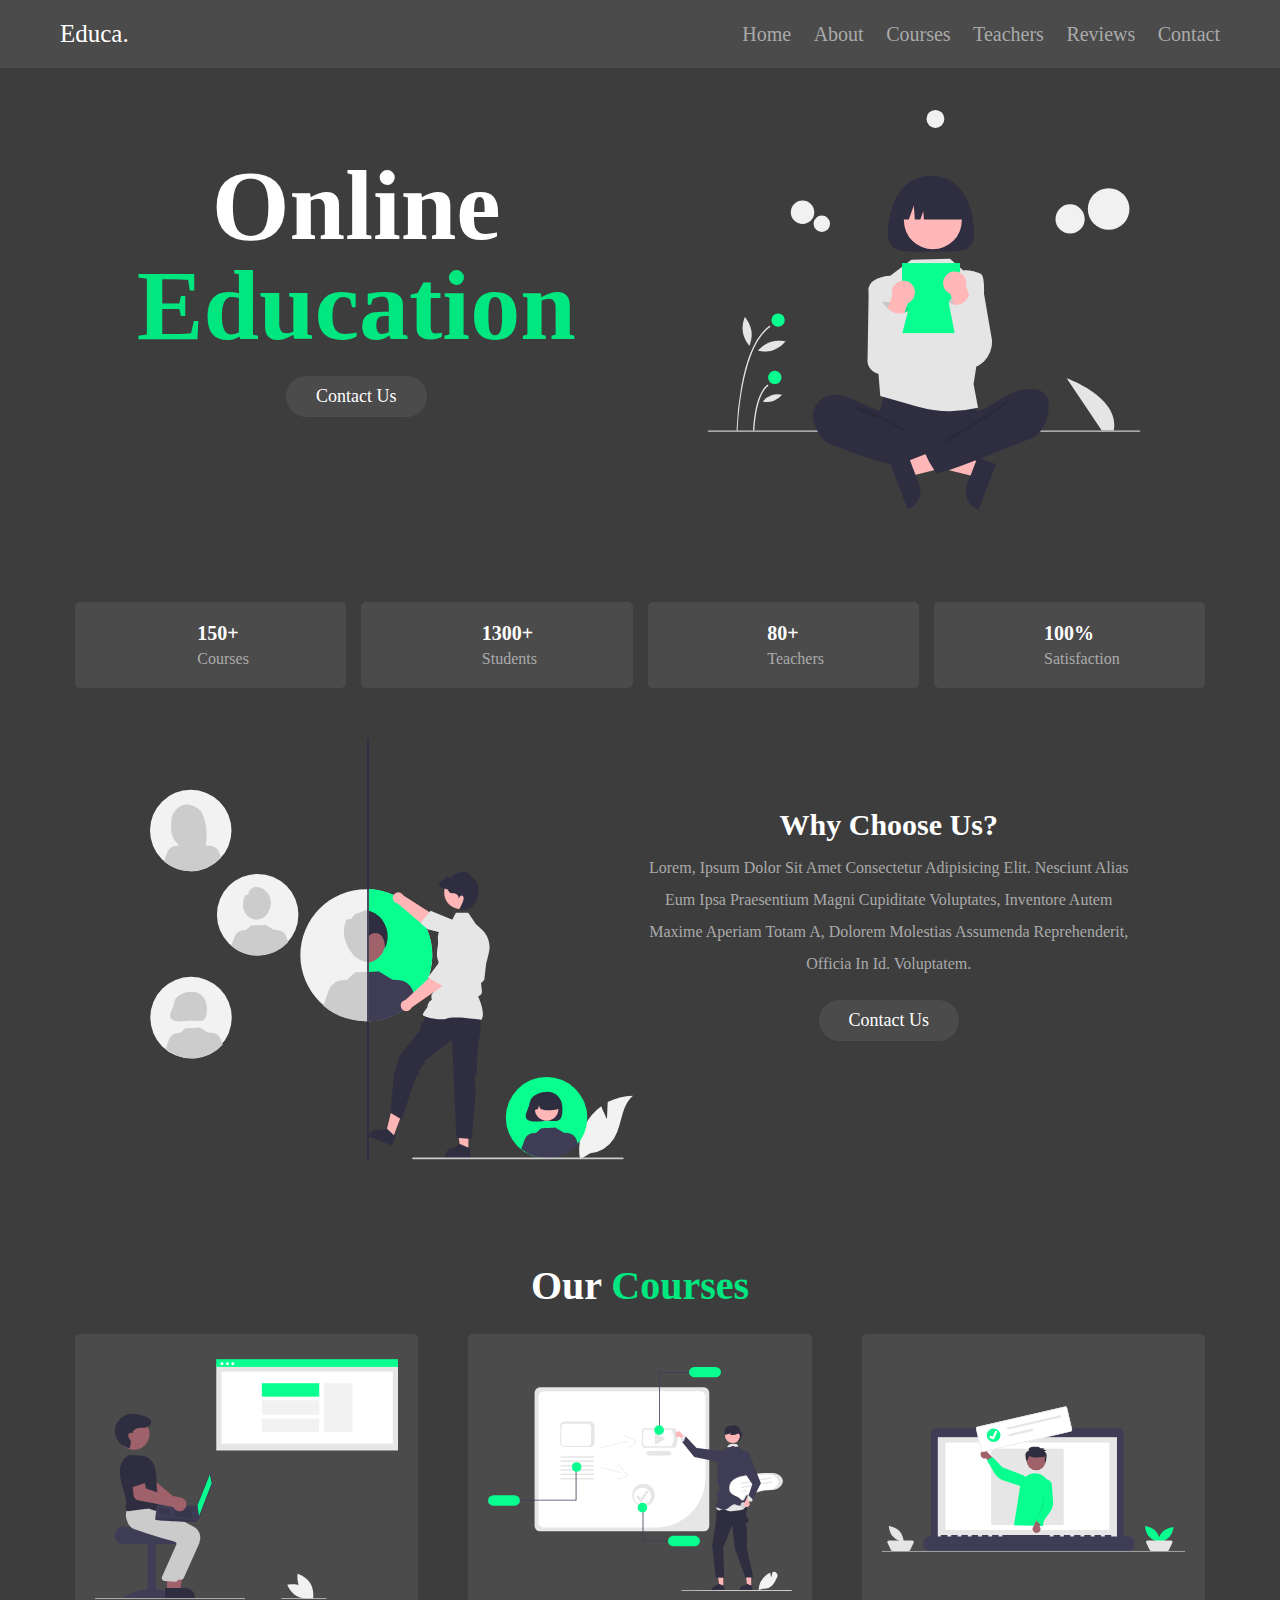
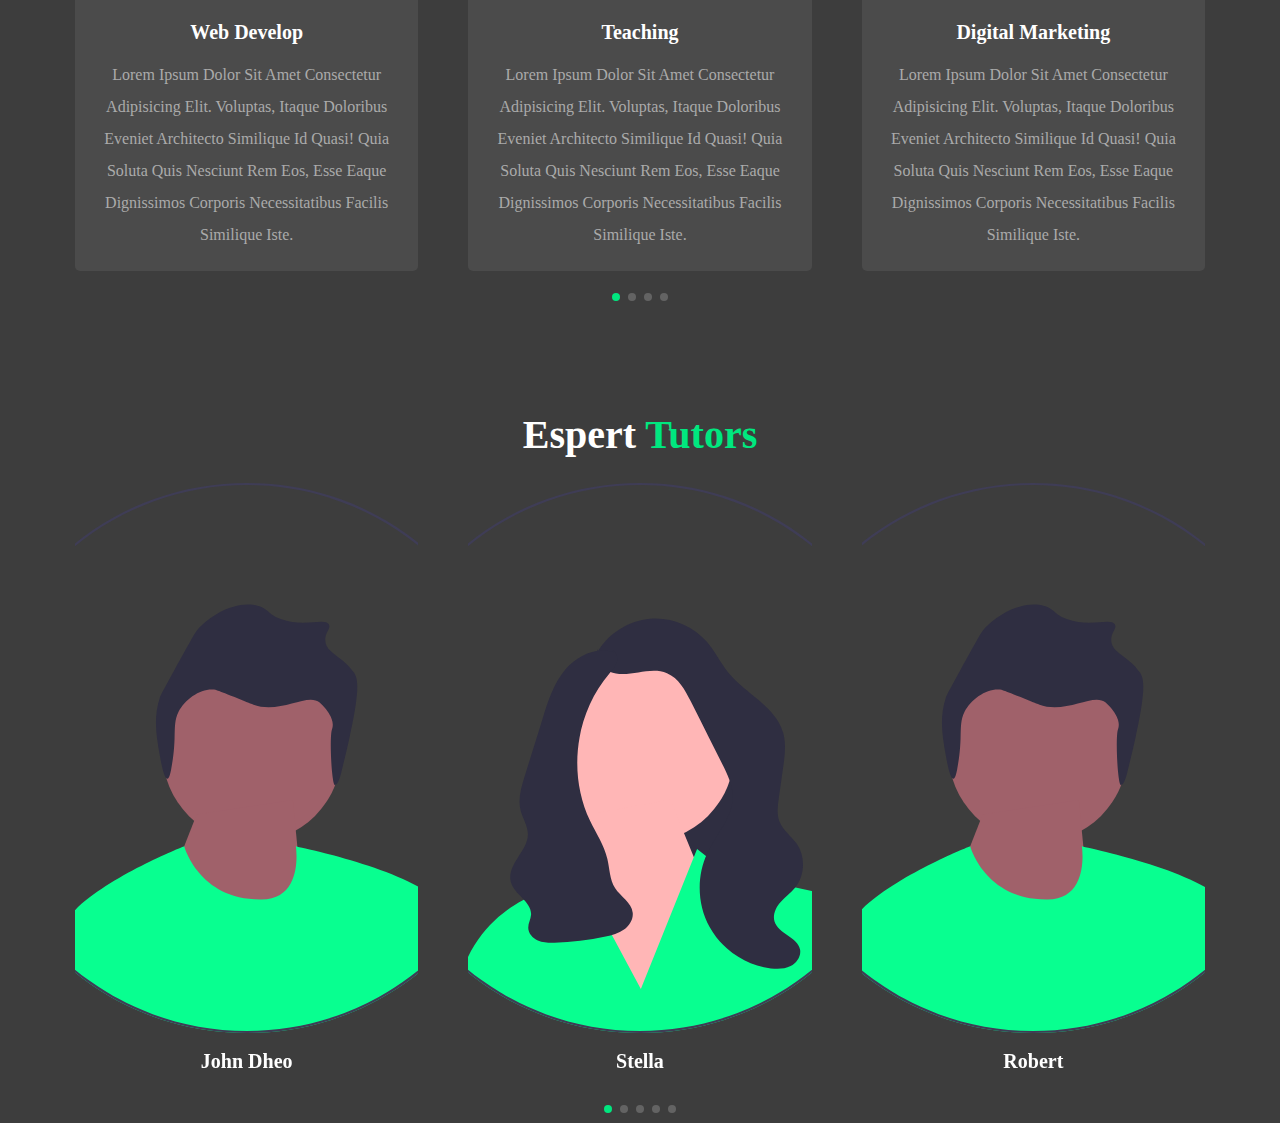
==== index.html @ bd38be59 "Update and rename project.html to index.html" ====
<!DOCTYPE html>
<html lang="en">
<head>
  <meta charset="UTF-8">
  <meta name="viewport" content="width=device-width, initial-scale=1.0">
  <title>responsive site</title>
  <link rel="stylesheet" href="https://cdnjs.cloudflare.com/ajax/libs/font-awesome/6.5.2/css/all.min.css" integrity="sha512-SnH5WK+bZxgPHs44uWIX+LLJAJ9/2PkPKZ5QiAj6Ta86w+fsb2TkcmfRyVX3pBnMFcV7oQPJkl9QevSCWr3W6A==" crossorigin="anonymous" referrerpolicy="no-referrer" />
  
  <link
  rel="stylesheet"
  href="https://cdn.jsdelivr.net/npm/swiper@11/swiper-bundle.min.css"/>
  <link rel="stylesheet" href="style.css">
</head>
<body>
  <header class="header">
    <section class="fles">
      <a href="#home" class="logo">
        Educa.
      </a>
      <nav class="navbar">
        <a href="#home">Home</a>
        <a href="#about">About</a>
        <a href="#courses">Courses</a>
        <a href="#teachers">Teachers</a>
        <a href="#reviews">Reviews</a>
        <a href="#contact">Contact</a>
      </nav>
      <div id="menu-btn" class="fas fa-bars"></div>
    </section>

  </header>
  <section class="home" id="home">
    <div class="row">
      <div class="content">
        <h3>Online <span>Education</span></h3>
        <a href="#contact" class="btn">Contact us</a>
      </div>
      <div class="image">
       <img src="imgs/undraw_reading_re_29f8.svg" alt="" height="400">
      </div>
    </div>
  </section>
  <section class="count">
    <div class="boscount">
      <div class="bos">
        <i class="fas fa-graduation-cap"></i>
        <div class="content">
          <h3>150+</h3>
          <p>courses</p>
        </div>
      </div>
      <div class="bos">
        <i class="fas fa-user-graduate"></i>
        <div class="content">
          <h3>1300+</h3>
          <p>students</p>
        </div>
      </div>     
       <div class="bos">
        <i class="fas fa-chalkboard-user"></i>
        <div class="content">
          <h3>80+</h3>
          <p>Teachers</p>
        </div>
      </div>
      <div class="bos">
        <i class="fas fa-face-smile"></i>
        <div class="content">
          <h3>100%</h3>
          <p>satisfaction</p>
        </div>
    </div>
  </section>
  <section class="about" id="about">
    <div class="row">
      <div class="image">
        <img src="imgs/undraw_filter_re_sa16.svg" alt="">
      </div>
      <div class="content">
        <h3>why choose us?</h3>
        <p>Lorem, ipsum dolor sit amet consectetur adipisicing elit. Nesciunt alias eum ipsa praesentium magni cupiditate voluptates, inventore autem maxime aperiam totam a, dolorem molestias assumenda reprehenderit, officia in id. Voluptatem.</p>
        <a href="#contact" class="btn">contact us</a>
      </div>
    </div>
  </section>
  <section class="courses" id="courses">
    <h1 class="heading">Our <span>courses</span></h1>
    <div class="swiper courseslid">
     <div class="swiper-wrapper">
      <div class="slide swiper-slide">
        <img src="imgs/undraw_web_developer_re_h7ie.svg" alt="">
        <h3>web develop</h3>
        <p>Lorem ipsum dolor sit amet consectetur adipisicing elit. Voluptas, itaque doloribus eveniet architecto similique id quasi! Quia soluta quis nesciunt rem eos, esse eaque dignissimos corporis necessitatibus facilis similique iste.</p>
      </div>
      <div class="slide swiper-slide">
        <img src="imgs/undraw_teaching_re_g7e3.svg" alt="">
        <h3>teaching</h3>
        <p>Lorem ipsum dolor sit amet consectetur adipisicing elit. Voluptas, itaque doloribus eveniet architecto similique id quasi! Quia soluta quis nesciunt rem eos, esse eaque dignissimos corporis necessitatibus facilis similique iste.</p>
      </div> <div class="slide swiper-slide">
        <img src="imgs/undraw_online_ad_re_ol62.svg" alt="">
        <h3>digital marketing</h3>
        <p>Lorem ipsum dolor sit amet consectetur adipisicing elit. Voluptas, itaque doloribus eveniet architecto similique id quasi! Quia soluta quis nesciunt rem eos, esse eaque dignissimos corporis necessitatibus facilis similique iste.</p>
      </div> <div class="slide swiper-slide">
        <img src="imgs/undraw_designer_mindset_re_2w1k.svg" alt="">
        <h3>graphics designer</h3>
        <p>Lorem ipsum dolor sit amet consectetur adipisicing elit. Voluptas, itaque doloribus eveniet architecto similique id quasi! Quia soluta quis nesciunt rem eos, esse eaque dignissimos corporis necessitatibus facilis similique iste.</p>
      </div>
     </div>
     <div class="swiper-pagination"></div>
    </div>
  </section>
  <section class="teachers" id="teachers">
    <h1 class="heading">espert <span>tutors</span></h1>
    <div class="swiper teacherslid">
      <div class="swiper-wrapper">
        <div class="slide swiper-slide">
          <img src="imgs/undraw_pic_profile_re_7g2h.svg" alt="">
          <div class="share">
            <a href="#" class="fab fa-facebook-f"></a>
            <a href="#" class="fab fa-instagram"></a>
            <a href="#" class="fab fa-twitter"></a>
            <a href="#" class="fab fa-linkedin"></a>

          </div>
          <h3>john dheo</h3>
        </div>
        <div class="slide swiper-slide">
          <img src="imgs/undraw_female_avatar_efig.svg" alt="">
          <div class="share">
            <a href="#" class="fab fa-facebook"></a>
            <a href="#" class="fab fa-instagram"></a>
            <a href="#" class="fab fa-twitter"></a>
            <a href="#" class="fab fa-linkedin"></a>

          </div>
          <h3>stella</h3>
        </div>     <div class="slide swiper-slide">
          <img src="imgs/undraw_pic_profile_re_7g2h.svg" alt="">
          <div class="share">
            <a href="#" class="fab fa-facebook-f"></a>
            <a href="#" class="fab fa-instagram"></a>
            <a href="#" class="fab fa-twitter"></a>
            <a href="#" class="fab fa-linkedin"></a>

          </div>
          <h3>robert</h3>
        </div>     <div class="slide swiper-slide">
          <img src="imgs/undraw_pic_profile_re_7g2h.svg" alt="">
          <div class="share">
            <a href="#" class="fab fa-facebook-f"></a>
            <a href="#" class="fab fa-instagram"></a>
            <a href="#" class="fab fa-twitter"></a>
            <a href="#" class="fab fa-linkedin"></a>

          </div>
          <h3>mathew</h3>
        </div>     <div class="slide swiper-slide">
          <img src="imgs/undraw_pic_profile_re_7g2h.svg" alt="">
          <div class="share">
            <a href="#" class="fab fa-facebook-f"></a>
            <a href="#" class="fab fa-instagram"></a>
            <a href="#" class="fab fa-twitter"></a>
            <a href="#" class="fab fa-linkedin"></a>

          </div>
          <h3>dimtri</h3>
        </div>
      </div>
      <div class="swiper-pagination"></div>
    </div>
  </section>
  <script src="https://cdn.jsdelivr.net/npm/swiper@11/swiper-bundle.min.js"></script>
  <script src="script.js"></script>
</body>
</html>
---- style.css ----
*{
  padding: 0;
  margin: 0;
  box-sizing: border-box;
 text-decoration: none;
 transition: .1s linear;
 outline: none; border: none;
 text-transform: capitalize;
}
:root{
  --green:#00E77F;
  --white:#fff;
  --black:#3d3d3d;
  --light:#aaa;
  --lightb:#4b4b4b;
}

html{
  font-size: 62.5%;
  overflow-x: hidden;
  scroll-behavior: smooth;
  scroll-padding-top: 7rem;
 
}
::-webkit-scrollbar-track{
  background-color: transparent;
}
::-webkit-scrollbar-thumb{
  background-color:var(--green);
  border-radius: 5rem;
}
body{
 margin: 0 75px;
  background-color: var(--black);
}
.fles{
  max-width: 1200px;
 margin: 0 auto;
 padding: 2rem;
}
.header{
  position: fixed;
  left: 0;right: 0; top: 0;
  z-index: 100;
  background-color: var(--lightb);
} 
.btn{
  display: inline-block;
  margin-top: 1rem;
  border-radius: 5rem;
  background-color: var(--lightb);
  cursor: pointer;
  color: var(--white);
  font-size: 1.8rem;
  padding: 1rem 3rem ;
}
.btn:hover{
  background-color: var(--white);
  color: var(--black);
}
.header .fles{
  position: relative;
  display: flex;
  align-items: center;
  justify-content: space-between;
}
.header .fles .logo{
  font-size: 2.5rem;
  color: var(--white);
}
.header .fles .navbar a{
  margin-left: 2rem;
  color: var(--light);
  font-size: 2rem;

}
.header .fles .navbar a:hover{
  color: var(--green);

}
#menu-btn{
  cursor: pointer;
  color: var(--white);
  font-size: 2.5rem;
  display: none;
}
.home{
  margin-top: 6rem;
}
.home .row{
  display: flex;
  align-items: center;
  flex-wrap: wrap-reverse;
  gap: .5rem;
}
.home .row .content{
  flex: 1 1 40rem;
  text-align: center;
}
.home .row .image{
  flex: 1 1 40rem;

}
.home .row .image img{
 width: 100%;
 
}
.image img{
  margin-top: 50px;
}
/* .content{
  margin-top: 100px;
} */
.home .row .content h3{
 margin-bottom: 1rem;
 font-size: 10rem;
 color: var(--white);
line-height: 1;
 }
 .home .row .content h3 span{
  color: var(--green);

 }
 .count .boscount{
  display: grid;
  grid-template-columns: repeat(auto-fit, minmax(27rem, 1fr));
  gap: 1.5rem;
  align-items: flex-start;
  /* margin: 0 4rem; */
  margin-top: 10vh;
 }
 .count .boscount .bos{
  background-color: var(--lightb);
  border-radius: .5rem;
  padding: 2rem;
  display: flex;
  align-items: center;
  justify-content: center;
  gap: 2.5rem;
  height: fit-content;
 }
 .count .boscount .bos i{
  font-size: 4rem;
  color: var(--green);
 }

 
 .count .boscount .bos .content h3{
  font-size: 2rem;
  color: var(--white);
  margin-bottom: .5rem;
 }
 .count .boscount .bos .content p{
  font-size: 1.6rem;
  color: var(--light);
 }
 .about .row{
  display: flex;
  align-items: center;
  margin: 0 75px;
  gap: 1.5rem;
  flex-wrap: wrap;
 }

 .about .row .image{
  flex: 1 1 40rem;
 }

 .about .row .image img{
  width: 100%;
 /* height: 300px;
 width: auto; */
 }
 .about .row .content{
  flex: 1 1 40rem;
  text-align: center;
 
 }
 .about .row .content h3{
  font-size: 3rem;
  color: var(--white);

 }
 .about .row .content p{
  padding: 1rem 0;
  line-height: 2;
  font-size: 1.6rem;
  color: var(--light);
 }
 .heading{
  margin-top:10rem;
  margin-bottom: 2.5rem;
  text-align: center;
  font-size: 4rem;
  color: var(--white);
 }
.heading span{
  color: var(--green);
 }
 .courses .slide{
  width: 30rem;
  background-color: var(--lightb);
  border-radius: .5rem;
  text-align: center;
  padding: 2rem;
  margin-bottom: 4rem;
 }
 .courses .slide img{
  height: 25rem;
  width: 100%;
 }
 .courses .slide h3{
  margin: 1.5rem 0;
  font-size: 2rem;
  color: var(--white);
 }
 .courses .slide p{
  line-height: 2;
  font-size: 1.6rem;
  color: var(--light);
 }
 .swiper-pagination-bullet{
  background-color: var(--white);
 }
 .swiper-pagination-bullet-active{
  background-color: var(--green);
 }
 .teachers .slide{
  position: relative;
  width: 30rem;
  overflow: hidden;
  margin-bottom: 5rem;
 }
 .teachers .slide img{
  height: 55rem;
  width: 100%;
  object-fit: cover;
  border-radius: .5rem;
 }
 .teachers .slide h3{
  margin-top: 1.5rem;
  font-size: 2rem;
  color: var(--white);
  text-align: center;
 }
 .teachers .slide .share{
  position: absolute;
  top: 1rem;
  left: -10rem;
  transition: .3s linear;
 }
 .teachers .slide:hover .share{
 left: 2rem;
 }
 .teachers .slide .share a{
  display: block;
  margin-top: 1rem;
  height: 4.5rem;
  width: 4.5rem;
  line-height: 4.5rem;
  border-radius: .5rem;
  background-color: var(--white);
  color: var(--black);
  text-align: center;
  font-size: 2rem;
 }
 .teachers .slide .share a:hover{
  background-color: var(--green);
  color: var(--white);
 }
@media(max-width:991px){
  html{
    font-size: 55%;}
  .content h3{
    font-size: 8rem;
  }
    }
 @media(max-width:768px){
  #menu-btn{
  display: inline-block;
  }
  #menu-btn.fa-times{
    transform: rotate(180deg);
  }

  .header .fles .navbar{
    position: absolute;
    top: 99%; left: 0; right: 0;
    border-top: .1rem solid var(--light);
    border-bottom: .1rem solid var(--light);
    background-color: var(--lightb);
    clip-path: polygon(0 0, 100% 0, 100% 0, 0 0);

  }
  .header .fles .navbar.active{
    clip-path: polygon(0 0, 100% 0, 100% 100%, 0 100%);
  }
  header section nav a{
    display: block;
    margin: 2rem;
  }
  .content h3{
    font-size: 8rem;
  }
 }
    
@media(max-width:450px){
  body{
   margin: 0 20px;
  }
  html{
    font-size: 50%;
  }
}
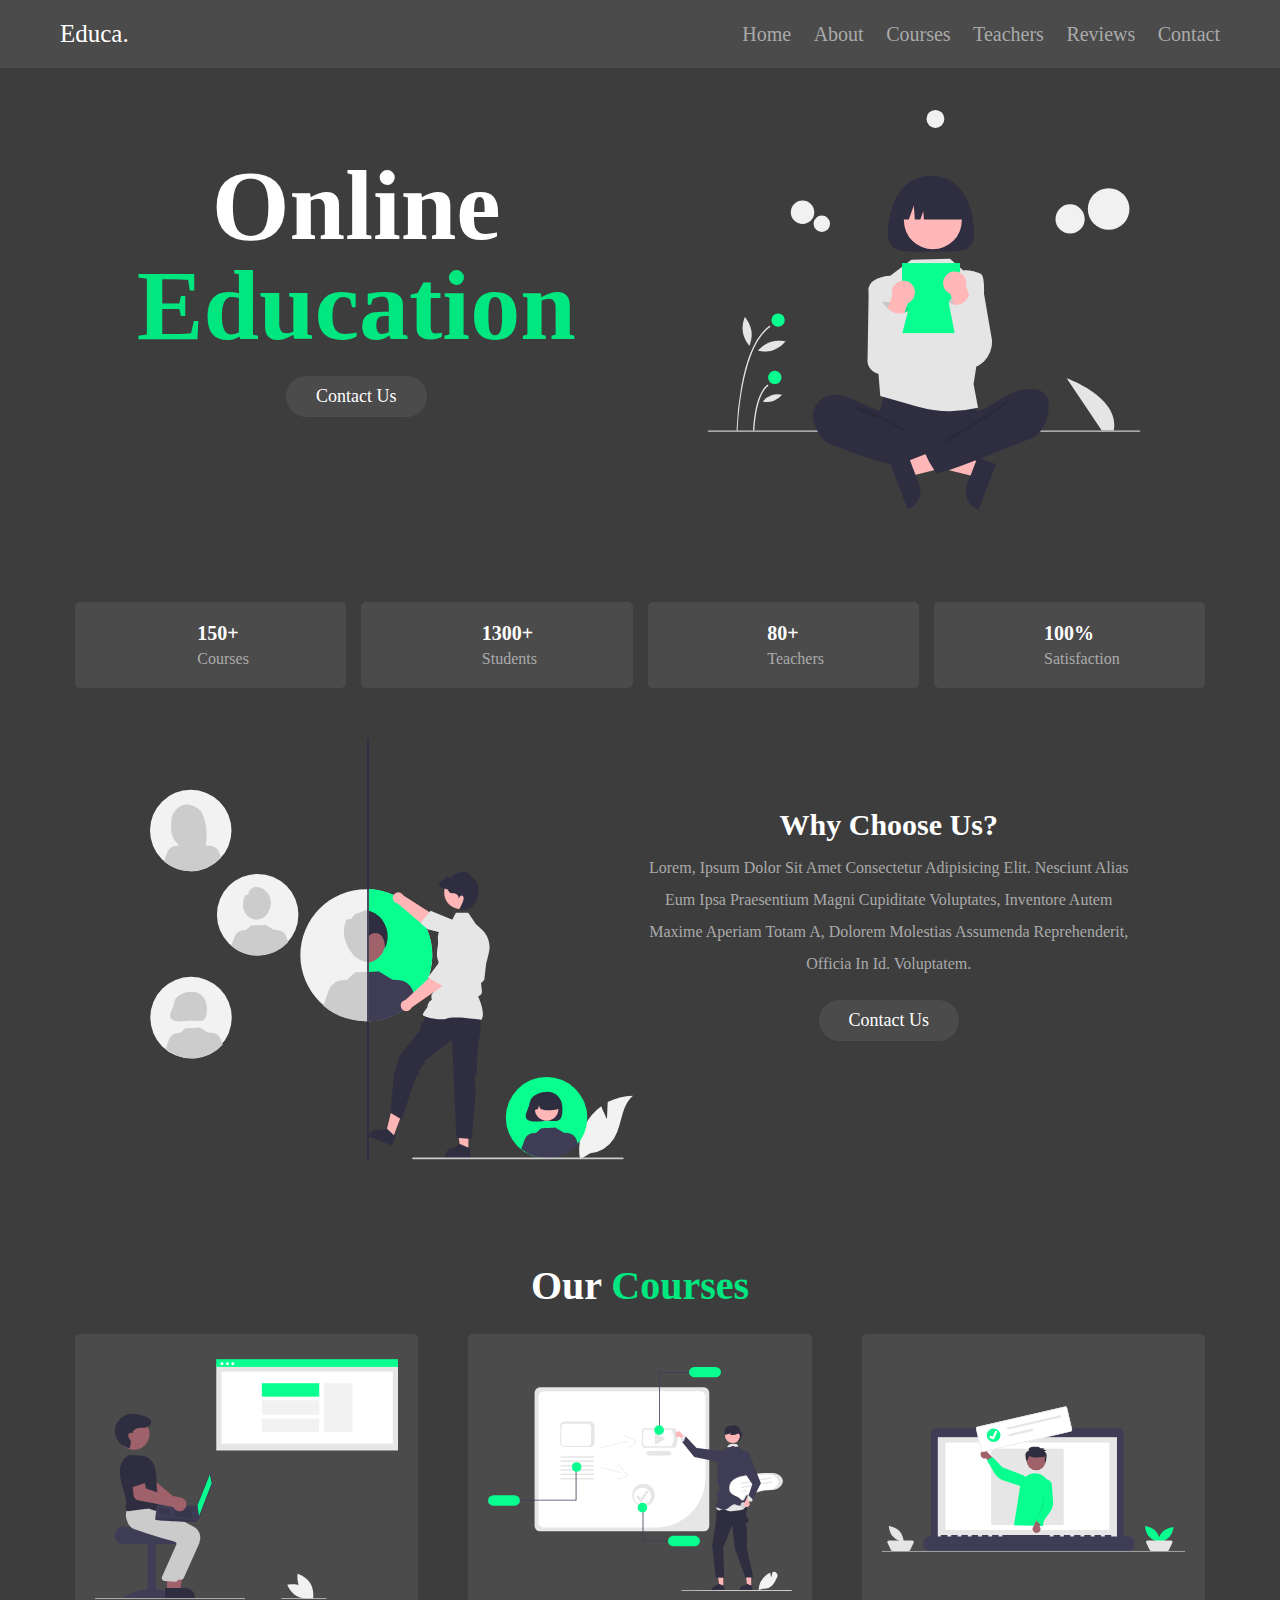
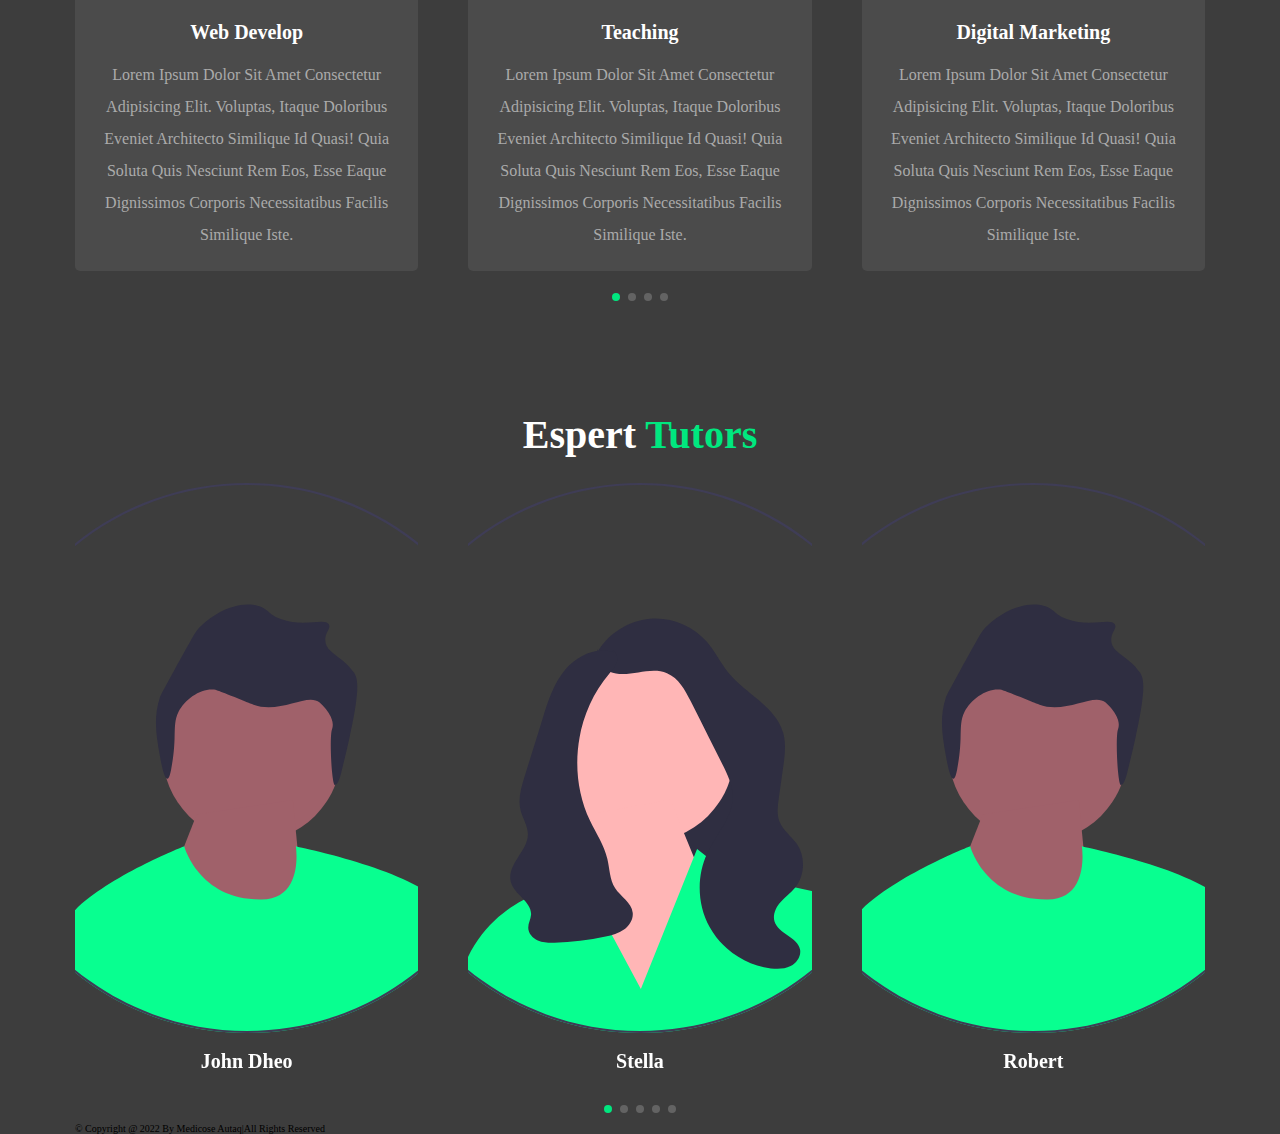
==== commit f7730417: "Update index.html" ====
--- a/index.html
+++ b/index.html
@@ -170,6 +170,22 @@
     </div>
   </section>
   <script src="https://cdn.jsdelivr.net/npm/swiper@11/swiper-bundle.min.js"></script>
+
+  <!-- footer starts here-->
+
+  <footer class="footer">
+    <section>
+      <div class="share">
+        <a href="#" class="fab fa-facebook-f"></a>
+        <a href="#" class="fab fa-instagram"></a>
+        <a href="#" class="fab fa-twitter"></a>
+        <a href="#" class="fab fa-linkedin"></a>
+      </div>
+      <div class="credit">
+        &copy; copyright @ 2022 by <span>medicose autaq</span>|all rights reserved
+      </div>
+    </section>
+  </footer>
   <script src="script.js"></script>
 </body>
 </html>
